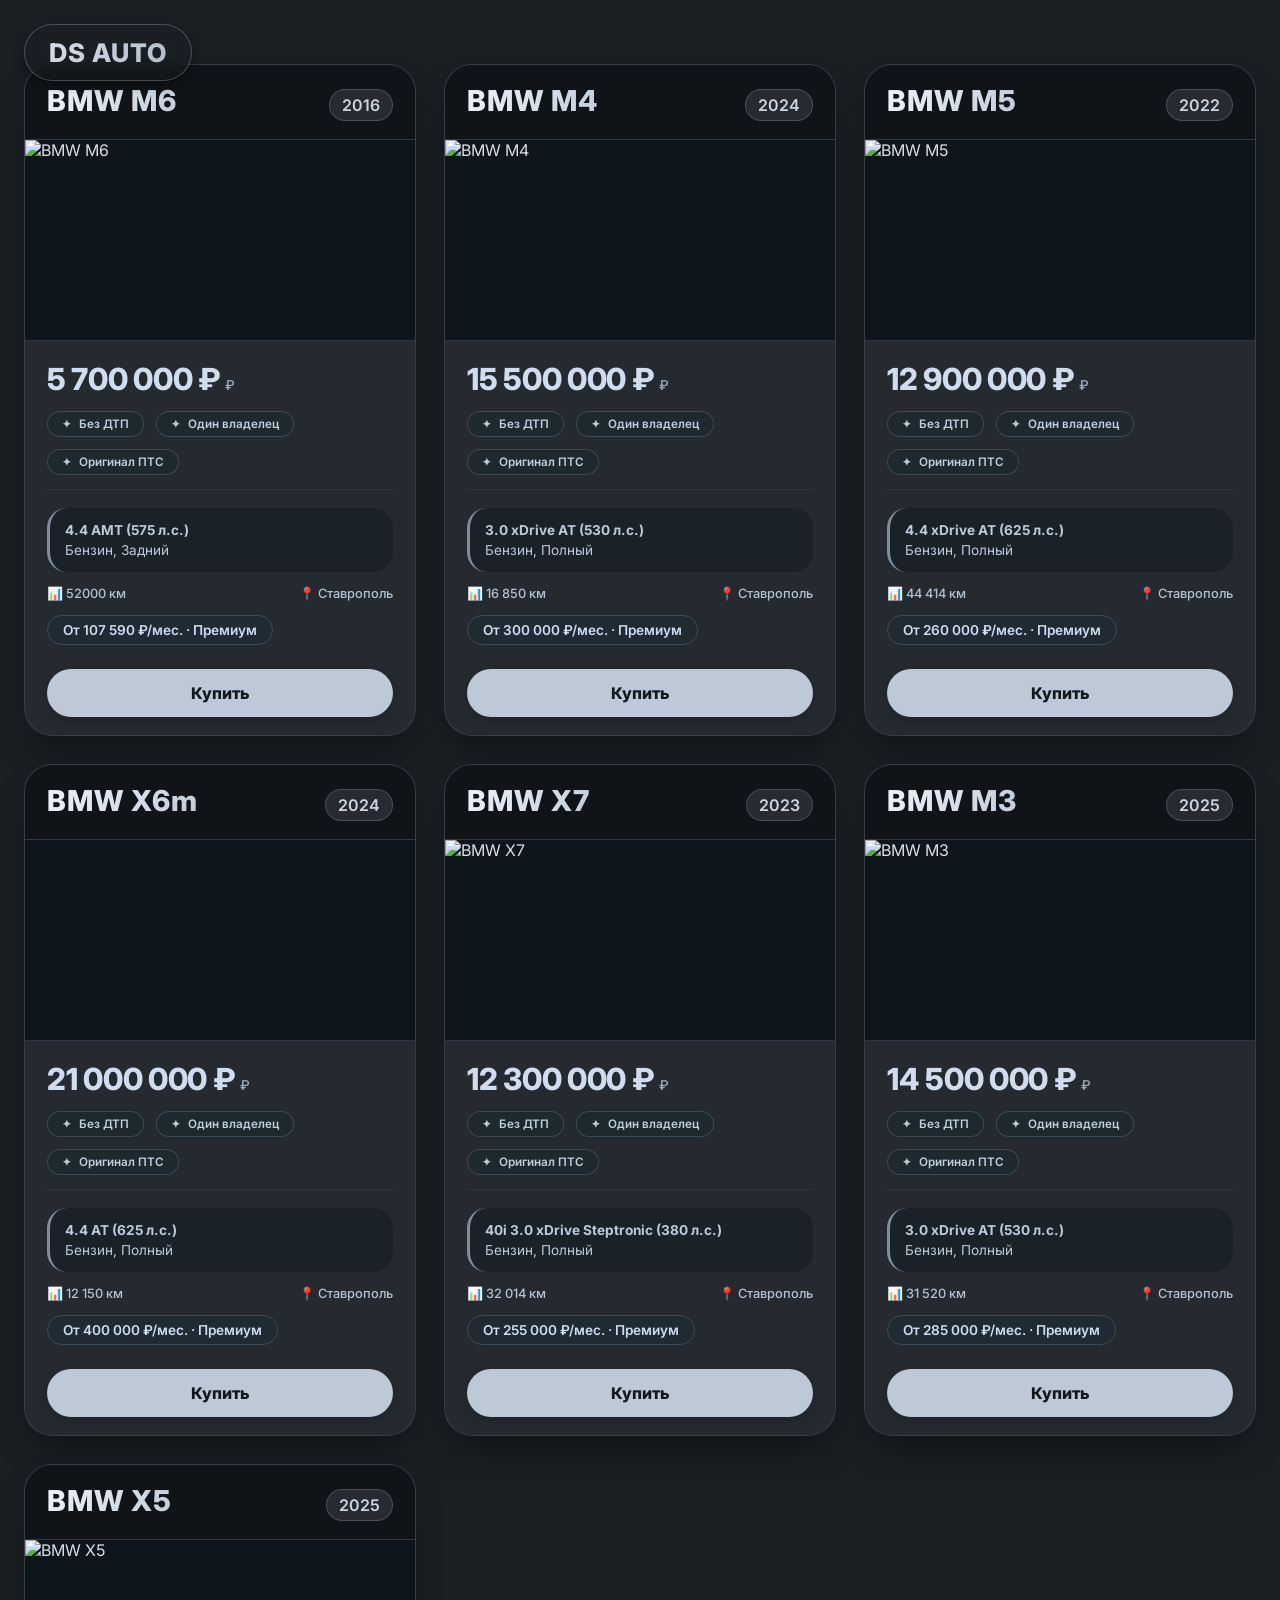
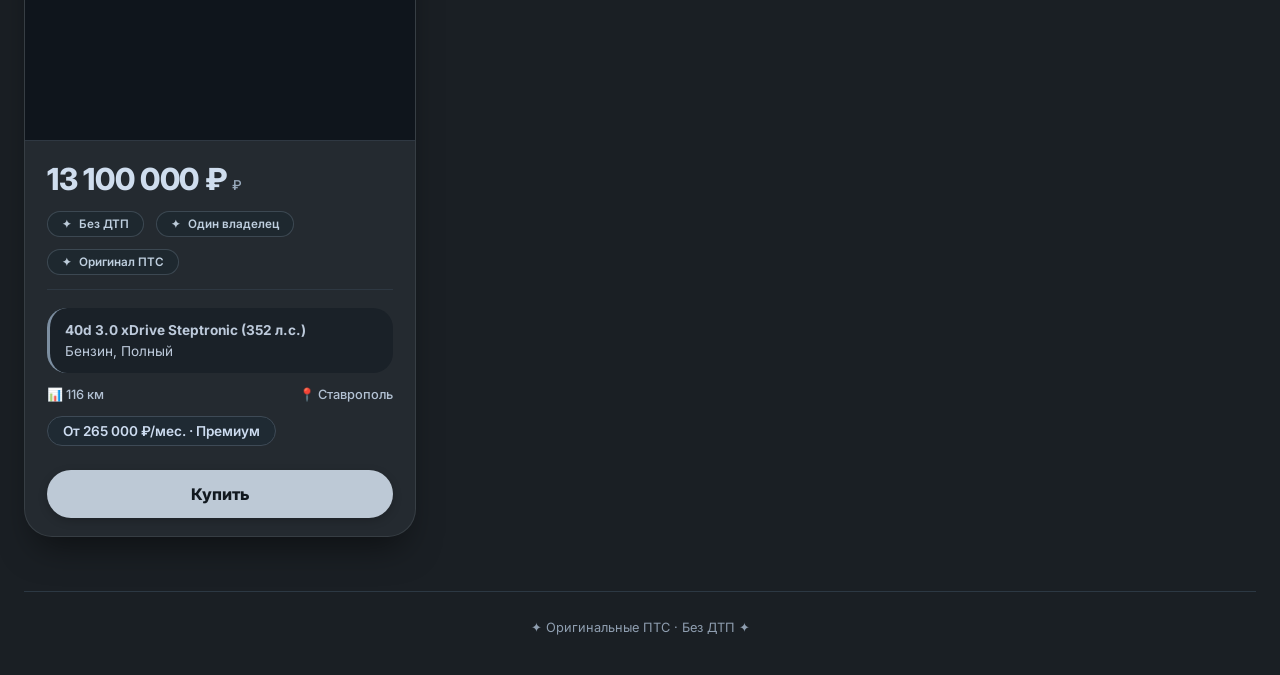
==== bmw.html @ 07ce2bf0 "Add files via upload" ====
<!DOCTYPE html>
<html lang="ru">
<head>
    <meta charset="UTF-8">
    <meta name="viewport" content="width=device-width, initial-scale=1.0, user-scalable=yes">
    <title>DS Auto | Премиум автомобили</title>
    <link href="https://fonts.googleapis.com/css2?family=Inter:opsz,wght@14..32,300;14..32,400;14..32,500;14..32,600;14..32,700;14..32,800&display=swap" rel="stylesheet">
</head>
<body>
<link rel="stylesheet" href="css/cars.css">
<a href="main.html" class="logo-button" id="dsLogoBtn">DS AUTO</a>

<div class="container">
    <div class="cars-grid" id="carsGrid"></div>
    <div class="footer-message">✦ Оригинальные ПТС · Без ДТП  ✦</div>
</div>

<div id="orderModal" class="modal">
    <div class="modal-content">
        <h3>Заказать автомобиль</h3>
        <div class="modal-sub" id="modalCarTitle">Выберите авто в карточке</div>
        <form id="buyerForm">
            <div class="form-group">
                <label>ФИО *</label>
                <input type="text" id="fullName" placeholder="Иванов Иван Петрович" autocomplete="name">
                <div class="error-msg" id="nameError">Укажите корректное ФИО (минимум два слова)</div>
            </div>
            <div class="form-group">
                <label>Номер телефона *</label>
                <input type="tel" id="phone" placeholder="+7 (999) 123-45-67" autocomplete="tel">
                <div class="error-msg" id="phoneError">Введите действующий номер (не менее 10 цифр)</div>
            </div>
            <div class="form-group">
                <label>Электронная почта *</label>
                <input type="email" id="email" placeholder="name@example.com" autocomplete="email">
                <div class="error-msg" id="emailError">Пример: client@dsauto.ru</div>
            </div>
            <div class="modal-buttons">
                <button type="submit" class="submit-btn">Оформить</button>
                <button type="button" class="cancel-btn" id="closeModalBtn">Отмена</button>
            </div>
        </form>
    </div>
</div>

<script>
    const carsData = [
        { brand: "BMW", model: "M6", year: 2016, price: 5700000, monthly: 107590, mileage: "52000 км", engine: "4.4 AMT (575 л.с.)", fuelDrive: "Бензин, Задний", city: "Ставрополь", dtp: "Без ДТП", owners: "Один владелец", pts: "Оригинал ПТС", imageUrl: "https://avatars.mds.yandex.net/i?id=b8befcc86fa50716f2809e3bf71228fe99375ad1-4402005-images-thumbs&n=13", alt: "BMW M6" },
        { brand: "BMW", model: "M4", year: 2024, price: 15500000, monthly: 300000, mileage: "16 850 км", engine: "3.0 xDrive AT (530 л.с.)", fuelDrive: "Бензин, Полный", city: "Ставрополь", dtp: "Без ДТП", owners: "Один владелец", pts: "Оригинал ПТС", imageUrl: "https://avatars.mds.yandex.net/i?id=3f1213f824db68986547838020e0322444cea9ea-5653325-images-thumbs&n=13", alt: "BMW M4" },
        { brand: "BMW", model: "M5", year: 2022, price: 12900000, monthly: 260000, mileage: "44 414 км", engine: "4.4 xDrive AT (625 л.с.)", fuelDrive: "Бензин, Полный", city: "Ставрополь", dtp: "Без ДТП", owners: "Один владелец", pts: "Оригинал ПТС", imageUrl: "https://avatars.mds.yandex.net/i?id=edbe2729677022f78a6e0a420e763699e646d176-9849900-images-thumbs&n=13", alt: "BMW M5" },
        { brand: "BMW", model: "X6m", year: 2024, price: 21000000, monthly: 400000, mileage: "12 150 км", engine: "4.4 AT (625 л.с.)", fuelDrive: "Бензин, Полный", city: "Ставрополь", dtp: "Без ДТП", owners: "Один владелец", pts: "Оригинал ПТС", imageUrl: "https://avatars.mds.yandex.net/i?id=51f453408afcb0d4aa9d30f6d4b4795f6f4d5f5a-5348787-images-thumbs&n=13", alt: "BMW X6" },
        { brand: "BMW", model: "X7", year: 2023, price: 12300000, monthly: 255000, mileage: "32 014 км", engine: "40i 3.0 xDrive Steptronic (380 л.с.)", fuelDrive: "Бензин, Полный", city: "Ставрополь", dtp: "Без ДТП", owners: "Один владелец", pts: "Оригинал ПТС", imageUrl: "https://avatars.mds.yandex.net/i?id=042b2ea17b7d61e5210ed6254e38d20e9399f8e2-5234392-images-thumbs&n=13", alt: "BMW X7" },
        { brand: "BMW", model: "M3", year: 2025, price: 14500000, monthly: 285000, mileage: "31 520 км", engine: "3.0 xDrive AT (530 л.с.)", fuelDrive: "Бензин, Полный", city: "Ставрополь", dtp: "Без ДТП", owners: "Один владелец", pts: "Оригинал ПТС", imageUrl: "https://avatars.mds.yandex.net/i?id=b0f3299f4eee346166b1ba764fec012b6dcb9f4e-3343247-images-thumbs&n=13", alt: "BMW M3" },
        { brand: "BMW", model: "X5", year: 2025, price: 13100000, monthly: 265000, mileage: "116 км", engine: "40d 3.0 xDrive Steptronic (352 л.с.)", fuelDrive: "Бензин, Полный", city: "Ставрополь", dtp: "Без ДТП", owners: "Один владелец", pts: "Оригинал ПТС", imageUrl: "https://avatars.mds.yandex.net/i?id=d022b902be340fe8de177e011516073b94c75a7d-4471899-images-thumbs&n=13", alt: "BMW X5" }
    ];

    function renderCards() {
        const grid = document.getElementById('carsGrid');
        if (!grid) return;
        grid.innerHTML = '';
        carsData.forEach((car) => {
            const card = document.createElement('div');
            card.className = 'car-card';
            const brandDiv = document.createElement('div');
            brandDiv.className = 'card-brand';
            brandDiv.innerHTML = `
                <div class="brand-name">${car.brand} ${car.model}</div>
                <div class="brand-year">${car.year}</div>
            `;
            
            const imageWrapper = document.createElement('div');
            imageWrapper.className = 'image-wrapper';
            const img = document.createElement('img');
            img.src = car.imageUrl;
            img.alt = car.alt || `${car.brand} ${car.model}`;
            img.className = 'car-image';
            img.loading = "lazy";
            img.onerror = function() {
                this.src = "https://placehold.co/800x500/1a2128/9eb0c2?text=" + encodeURIComponent(car.brand + " " + car.model);
                this.alt = `${car.brand} ${car.model}`;
            };
            imageWrapper.appendChild(img);
            
            const contentDiv = document.createElement('div');
            contentDiv.className = 'card-content';
            
            const priceSpan = document.createElement('div');
            priceSpan.className = 'price';
            priceSpan.innerHTML = `${window.formatPrice(car.price)} <small>₽</small>`;
            
            const badgesDiv = document.createElement('div');
            badgesDiv.className = 'badge-stats';
            badgesDiv.innerHTML = `
                <span class="chip">${car.dtp}</span>
                <span class="chip">${car.owners}</span>
                <span class="chip">${car.pts}</span>
            `;
            
            const specsDiv = document.createElement('div');
            specsDiv.className = 'specs';
            specsDiv.innerHTML = `<strong>${car.engine}</strong><br>${car.fuelDrive}`;
            
            const mileLoc = document.createElement('div');
            mileLoc.className = 'mileage-location';
            mileLoc.innerHTML = `
                <span>📊 ${car.mileage}</span>
                <span>📍 ${car.city}</span>
            `;
            
            const monthlySpan = document.createElement('div');
            monthlySpan.className = 'monthly';
            monthlySpan.innerHTML = `От ${car.monthly.toLocaleString('ru-RU')} ₽/мес. · Премиум`;
            
            const buyBtn = document.createElement('button');
            buyBtn.className = 'btn-buy';
            buyBtn.innerText = 'Купить';
            buyBtn.addEventListener('click', (e) => {
                e.preventDefault();
                window.openOrderModal(car);
            });
            
            contentDiv.appendChild(priceSpan);
            contentDiv.appendChild(badgesDiv);
            contentDiv.appendChild(specsDiv);
            contentDiv.appendChild(mileLoc);
            contentDiv.appendChild(monthlySpan);
            contentDiv.appendChild(buyBtn);
            
            card.appendChild(brandDiv);
            card.appendChild(imageWrapper);
            card.appendChild(contentDiv);
            grid.appendChild(card);
        });
    }

    document.addEventListener('DOMContentLoaded', () => {
        renderCards();

        if (window.initEventHandlers) {
            window.initEventHandlers();
        }
    });
</script>
<script src="js/cars.js"></script>
</body>
</html>
---- css/cars.css ----
* {
            margin: 0;
            padding: 0;
            box-sizing: border-box;
        }

        body {
            background: #1a1f24;
            font-family: 'Inter', sans-serif;
            padding: 40px 24px;
            color: #d9dfe8;
        }

        .container {
            max-width: 1400px;
            margin: 0 auto;
            position: relative;
        }

        /* Логотип */
        .logo-button {
            position: fixed;
            top: 24px;
            left: 24px;
            z-index: 1100;
            background: #101418;
            backdrop-filter: blur(8px);
            padding: 12px 24px;
            border-radius: 60px;
            text-decoration: none;
            font-weight: 800;
            font-size: 1.6rem;
            letter-spacing: 1px;
            background: linear-gradient(135deg, #e0e6ef 0%, #b9c4d1 70%, #a0b0bf 100%);
            background-clip: text;
            -webkit-background-clip: text;
            color: transparent;
            border: 1px solid rgba(190, 200, 210, 0.3);
            transition: all 0.25s ease;
            box-shadow: 0 4px 12px rgba(0,0,0,0.4);
            font-family: 'Inter', sans-serif;
            cursor: pointer;
        }

        .logo-button:hover {
            transform: scale(1.02);
            border-color: rgba(210, 220, 240, 0.6);
            box-shadow: 0 6px 18px rgba(0,0,0,0.5);
            background: linear-gradient(135deg, #f0f6ff, #c8d4e4);
            background-clip: text;
            -webkit-background-clip: text;
        }

        .page-header {
            margin-bottom: 42px;
            text-align: center;
            margin-top: 20px;
        }

        .page-header h1 {
            font-size: 3rem;
            font-weight: 800;
            background: linear-gradient(135deg, #e0e6ef 0%, #b9c4d1 70%, #a0b0bf 100%);
            background-clip: text;
            -webkit-background-clip: text;
            color: transparent;
            letter-spacing: -0.5px;
        }

        .cars-grid {
            display: grid;
            grid-template-columns: repeat(auto-fill, minmax(350px, 1fr));
            gap: 28px;
            margin-top: 24px;
        }

        .car-card {
            background: #242a30;
            border-radius: 28px;
            overflow: hidden;
            box-shadow: 0 20px 35px -12px rgba(0, 0, 0, 0.5);
            transition: all 0.25s ease;
            display: flex;
            flex-direction: column;
            border: 1px solid rgba(190, 200, 210, 0.12);
        }

        .car-card:hover {
            transform: translateY(-6px);
            box-shadow: 0 28px 40px -14px black;
            border-color: rgba(192, 202, 215, 0.3);
        }

        .card-brand {
            background: #101418;
            padding: 18px 22px;
            display: flex;
            justify-content: space-between;
            align-items: baseline;
            border-bottom: 1px solid #2f3740;
        }

        .brand-name {
            font-size: 1.8rem;
            font-weight: 800;
            letter-spacing: 1px;
            background: linear-gradient(125deg, #f0f4fa, #c0ccda);
            background-clip: text;
            -webkit-background-clip: text;
            color: transparent;
        }

        .brand-year {
            font-size: 1rem;
            font-weight: 600;
            background: rgba(200, 210, 225, 0.12);
            padding: 5px 12px;
            border-radius: 40px;
            color: #cbd5e2;
            border: 0.5px solid rgba(210, 220, 235, 0.2);
        }

        .car-image {
            width: 100%;
            height: 200px;
            object-fit: cover;
            display: block;
            background: #0f151c;
            transition: transform 0.3s ease;
        }
        
        .car-card:hover .car-image {
            transform: scale(1.02);
        }
        
        .image-wrapper {
            overflow: hidden;
            position: relative;
            background: #0a0f14;
            border-bottom: 1px solid #2f3842;
        }

        .card-content {
            padding: 20px 22px 18px 22px;
            flex: 1;
        }

        .price {
            font-size: 1.9rem;
            font-weight: 800;
            color: #cfddee;
            margin-bottom: 14px;
            letter-spacing: -0.3px;
        }

        .price small {
            font-size: 0.85rem;
            font-weight: 500;
            color: #98a9bb;
        }

        .badge-stats {
            display: flex;
            flex-wrap: wrap;
            gap: 12px;
            margin-bottom: 18px;
            border-bottom: 1px solid #2e3842;
            padding-bottom: 14px;
        }

        .chip {
            background: #1e282f;
            padding: 5px 14px;
            border-radius: 40px;
            font-size: 0.73rem;
            font-weight: 600;
            color: #bfcfdf;
            display: inline-flex;
            align-items: center;
            gap: 8px;
            border: 0.5px solid rgba(180, 200, 220, 0.2);
        }

        .chip::before {
            content: "✦";
            font-weight: bold;
            font-size: 0.7rem;
            color: #bccbd9;
        }

        .specs {
            margin: 12px 0 12px;
            font-size: 0.85rem;
            line-height: 1.48;
            color: #bdcadb;
            background: #1a2128;
            padding: 12px 15px;
            border-radius: 20px;
            border-left: 3px solid #7c8ea0;
        }

        .mileage-location {
            display: flex;
            justify-content: space-between;
            font-size: 0.8rem;
            margin: 14px 0 8px;
            color: #b3c2d4;
            font-weight: 500;
        }

        .monthly {
            font-weight: 600;
            font-size: 0.85rem;
            background: #1f2a33;
            display: inline-block;
            padding: 6px 15px;
            border-radius: 28px;
            margin: 6px 0 16px;
            color: #cddcf0;
            border: 0.5px solid #3e4a56;
        }

        .btn-buy {
            background: #bdc9d6;
            border: none;
            padding: 14px 0;
            width: 100%;
            font-size: 1rem;
            font-weight: 800;
            color: #11181f;
            border-radius: 60px;
            cursor: pointer;
            transition: 0.2s;
            margin-top: 8px;
            font-family: 'Inter', sans-serif;
            box-shadow: 0 3px 10px rgba(0,0,0,0.2);
        }

        .btn-buy:hover {
            background: #e0e9f2;
            color: #0a1117;
            transform: scale(0.98);
        }

        .modal {
            display: none;
            position: fixed;
            top: 0;
            left: 0;
            width: 100%;
            height: 100%;
            background-color: rgba(0, 0, 0, 0.85);
            backdrop-filter: blur(8px);
            align-items: center;
            justify-content: center;
            z-index: 1000;
        }

        .modal.active {
            display: flex;
        }

        .modal-content {
            background: #1e242b;
            max-width: 480px;
            width: 90%;
            border-radius: 38px;
            padding: 32px 28px 38px;
            box-shadow: 0 30px 45px rgba(0,0,0,0.6);
            animation: fadeSlideUp 0.27s ease;
            border: 1px solid rgba(190, 200, 215, 0.25);
        }

        @keyframes fadeSlideUp {
            from {
                opacity: 0;
                transform: translateY(24px);
            }
            to {
                opacity: 1;
                transform: translateY(0);
            }
        }

        .modal-content h3 {
            font-size: 1.9rem;
            font-weight: 700;
            margin-bottom: 8px;
            background: linear-gradient(125deg, #eef3fc, #c5d1e0);
            background-clip: text;
            -webkit-background-clip: text;
            color: transparent;
        }

        .modal-sub {
            color: #a5b7ca;
            margin-bottom: 26px;
            font-size: 0.9rem;
            border-left: 3px solid #9eb0c2;
            padding-left: 14px;
            font-weight: 500;
        }

        .form-group {
            margin-bottom: 22px;
        }

        .form-group label {
            font-weight: 600;
            display: block;
            margin-bottom: 8px;
            font-size: 0.85rem;
            color: #ccd9e8;
        }

        .form-group input {
            width: 100%;
            padding: 14px 18px;
            border: 1.5px solid #323e48;
            border-radius: 32px;
            font-size: 0.95rem;
            background: #10151b;
            color: #eef3fc;
            font-family: 'Inter', sans-serif;
        }

        .form-group input:focus {
            outline: none;
            border-color: #b0c2d4;
            box-shadow: 0 0 0 3px rgba(160, 180, 200, 0.3);
            background: #181f26;
        }

        .modal-buttons {
            display: flex;
            gap: 15px;
            margin-top: 32px;
        }

        .submit-btn {
            background: #b7c5d4;
            color: #0d151d;
            border: none;
            padding: 12px 0;
            flex: 1;
            border-radius: 50px;
            font-weight: 800;
            font-size: 1rem;
            cursor: pointer;
            transition: 0.2s;
        }

        .cancel-btn {
            background: #2b3540;
            border: 1px solid #4c5b68;
            flex: 1;
            border-radius: 50px;
            font-weight: 600;
            cursor: pointer;
            color: #cbdae9;
        }

        .submit-btn:hover {
            background: #dae6f2;
            color: #000000;
        }

        .cancel-btn:hover {
            background: #3b4856;
            border-color: #8a9bb0;
        }

        .error-msg {
            color: #f0a3a3;
            font-size: 0.7rem;
            margin-top: 6px;
            display: none;
        }

        .success-toast {
            position: fixed;
            bottom: 40px;
            left: 50%;
            transform: translateX(-50%) translateY(30px);
            background: #1b2c2c;
            backdrop-filter: blur(16px);
            background: linear-gradient(135deg, #1f2e2e, #182323);
            border-left: 5px solid #b7d968;
            border-radius: 48px;
            padding: 18px 28px;
            display: flex;
            align-items: center;
            gap: 16px;
            box-shadow: 0 20px 35px -8px black, 0 0 0 1px rgba(180, 210, 150, 0.3);
            z-index: 2000;
            opacity: 0;
            transition: all 0.35s cubic-bezier(0.2, 0.9, 0.4, 1.1);
            pointer-events: none;
            font-family: 'Inter', sans-serif;
            max-width: 460px;
            width: max-content;
        }

        .success-toast.show {
            opacity: 1;
            transform: translateX(-50%) translateY(0);
            pointer-events: auto;
        }

        .toast-icon {
            background: #b7d968;
            width: 42px;
            height: 42px;
            border-radius: 60px;
            display: flex;
            align-items: center;
            justify-content: center;
            font-size: 24px;
            font-weight: 800;
            color: #1a2a1a;
            box-shadow: 0 2px 8px rgba(0,0,0,0.3);
        }

        .toast-content {
            color: #eef3fc;
        }

        .toast-content strong {
            font-size: 1rem;
            font-weight: 700;
            display: block;
            color: #e7f5b2;
        }

        .toast-content p {
            font-size: 0.8rem;
            margin-top: 4px;
            opacity: 0.85;
        }

        .footer-message {
            text-align: center;
            margin-top: 54px;
            font-size: 0.8rem;
            color: #8f9eb0;
            border-top: 1px solid #2c3843;
            padding-top: 28px;
        }

        @media (max-width: 720px) {
            body {
                padding: 24px 16px;
            }
            .logo-button {
                top: 16px;
                left: 16px;
                padding: 8px 20px;
                font-size: 1.3rem;
            }
            .success-toast {
                width: 90%;
                padding: 14px 20px;
                bottom: 20px;
            }
            .price {
                font-size: 1.65rem;
            }
        }
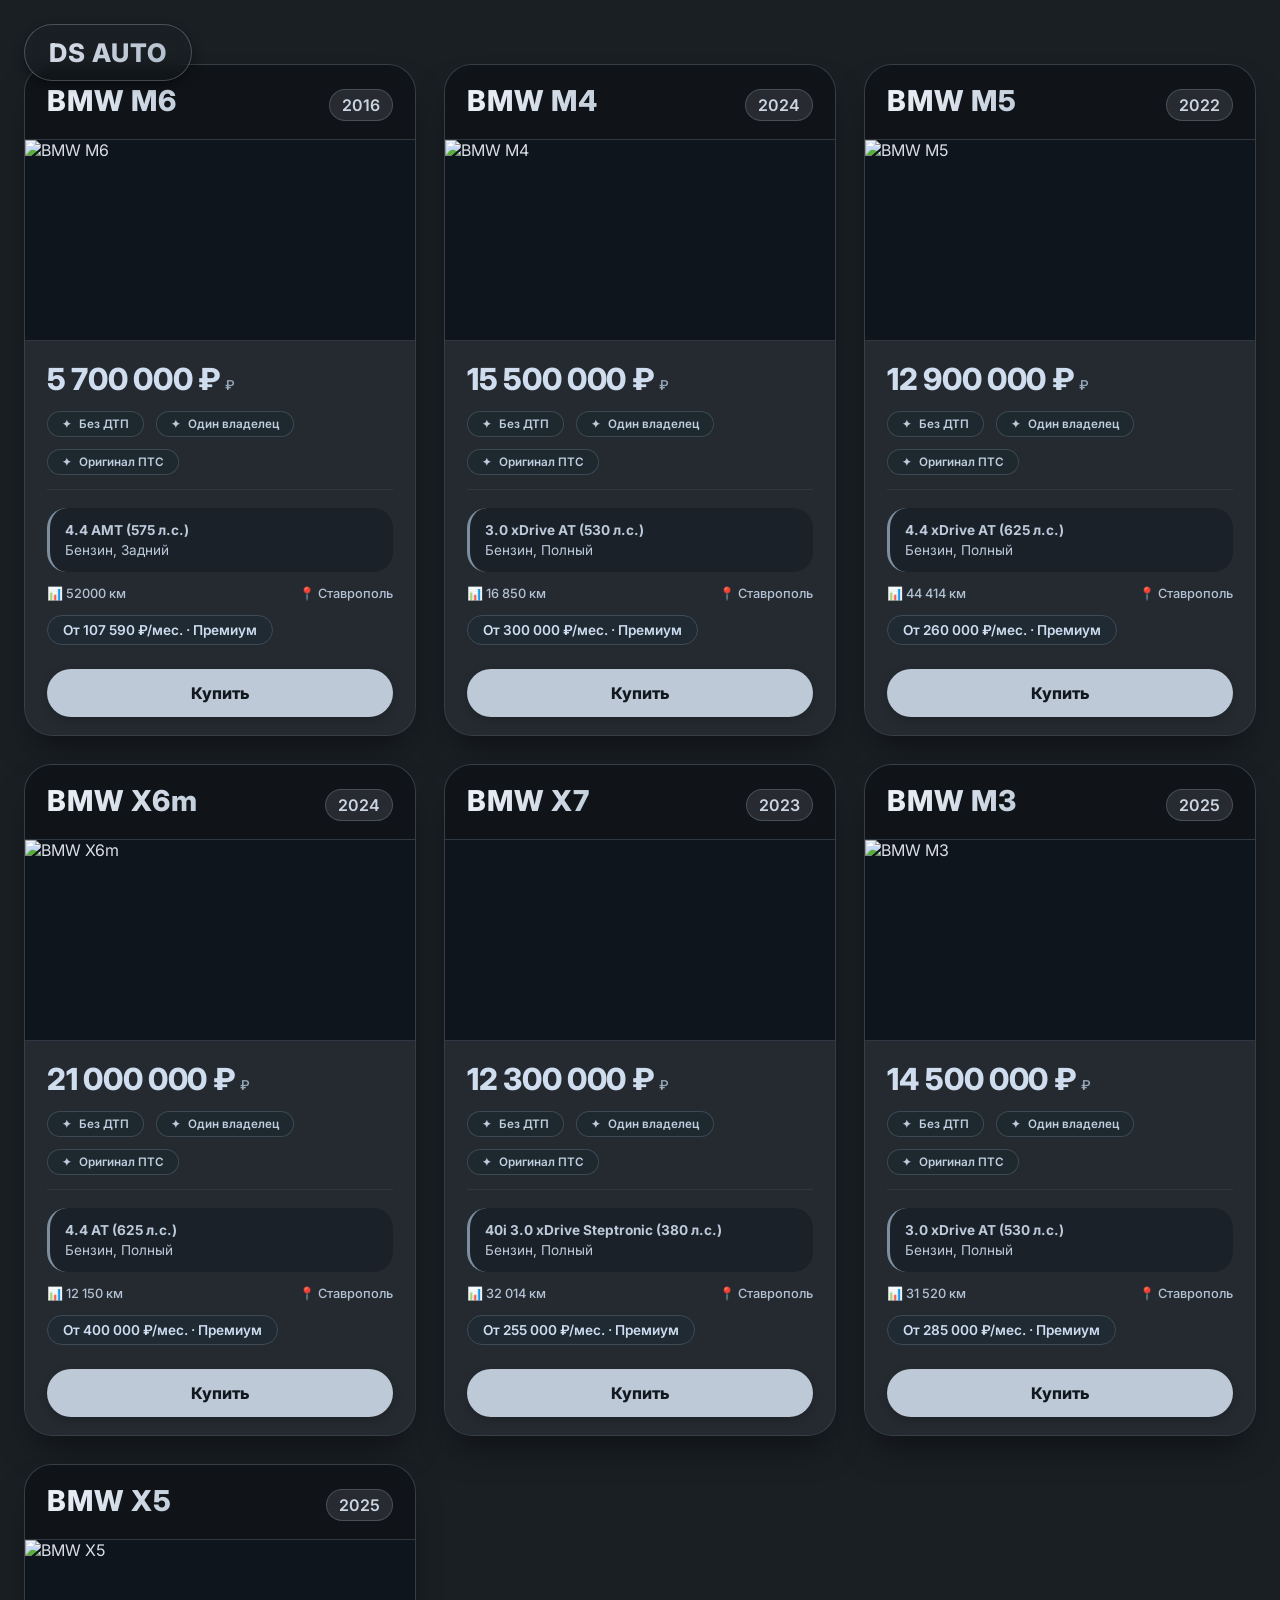
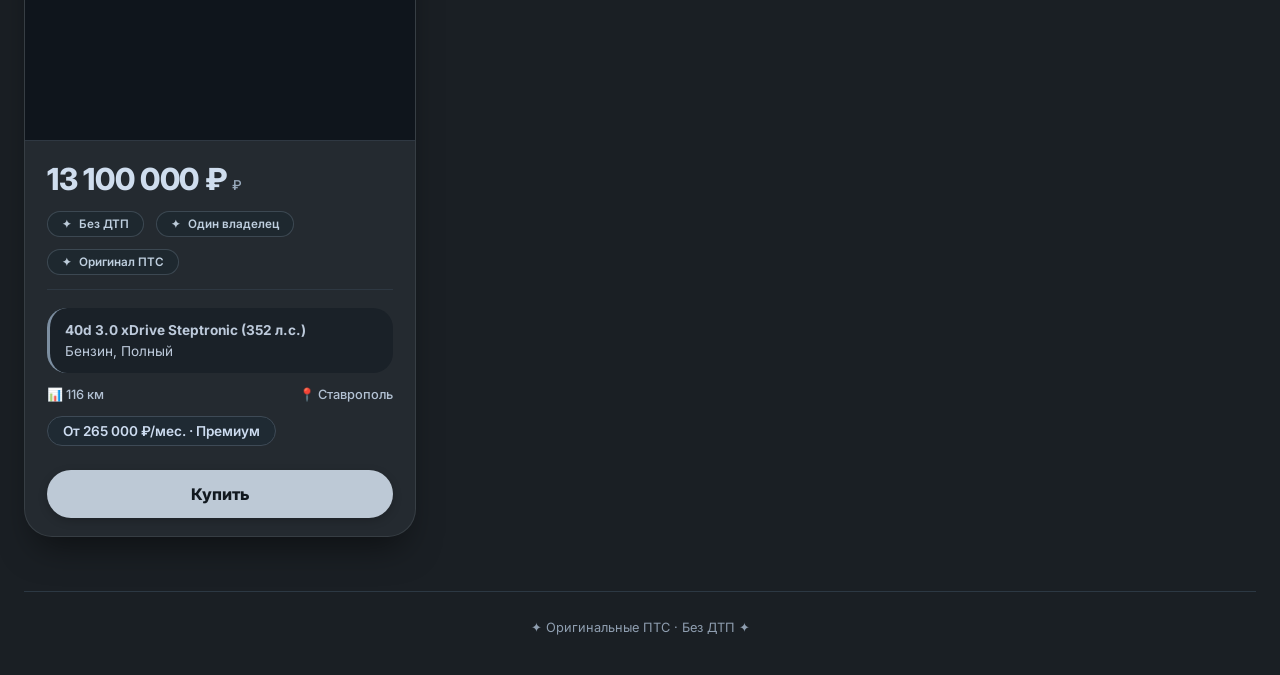
==== commit 5a34cd12: "update" ====
--- a/bmw.html
+++ b/bmw.html
@@ -8,7 +8,7 @@
 </head>
 <body>
 <link rel="stylesheet" href="css/cars.css">
-<a href="main.html" class="logo-button" id="dsLogoBtn">DS AUTO</a>
+<a href="index.html" class="logo-button" id="dsLogoBtn">DS AUTO</a>
 
 <div class="container">
     <div class="cars-grid" id="carsGrid"></div>
